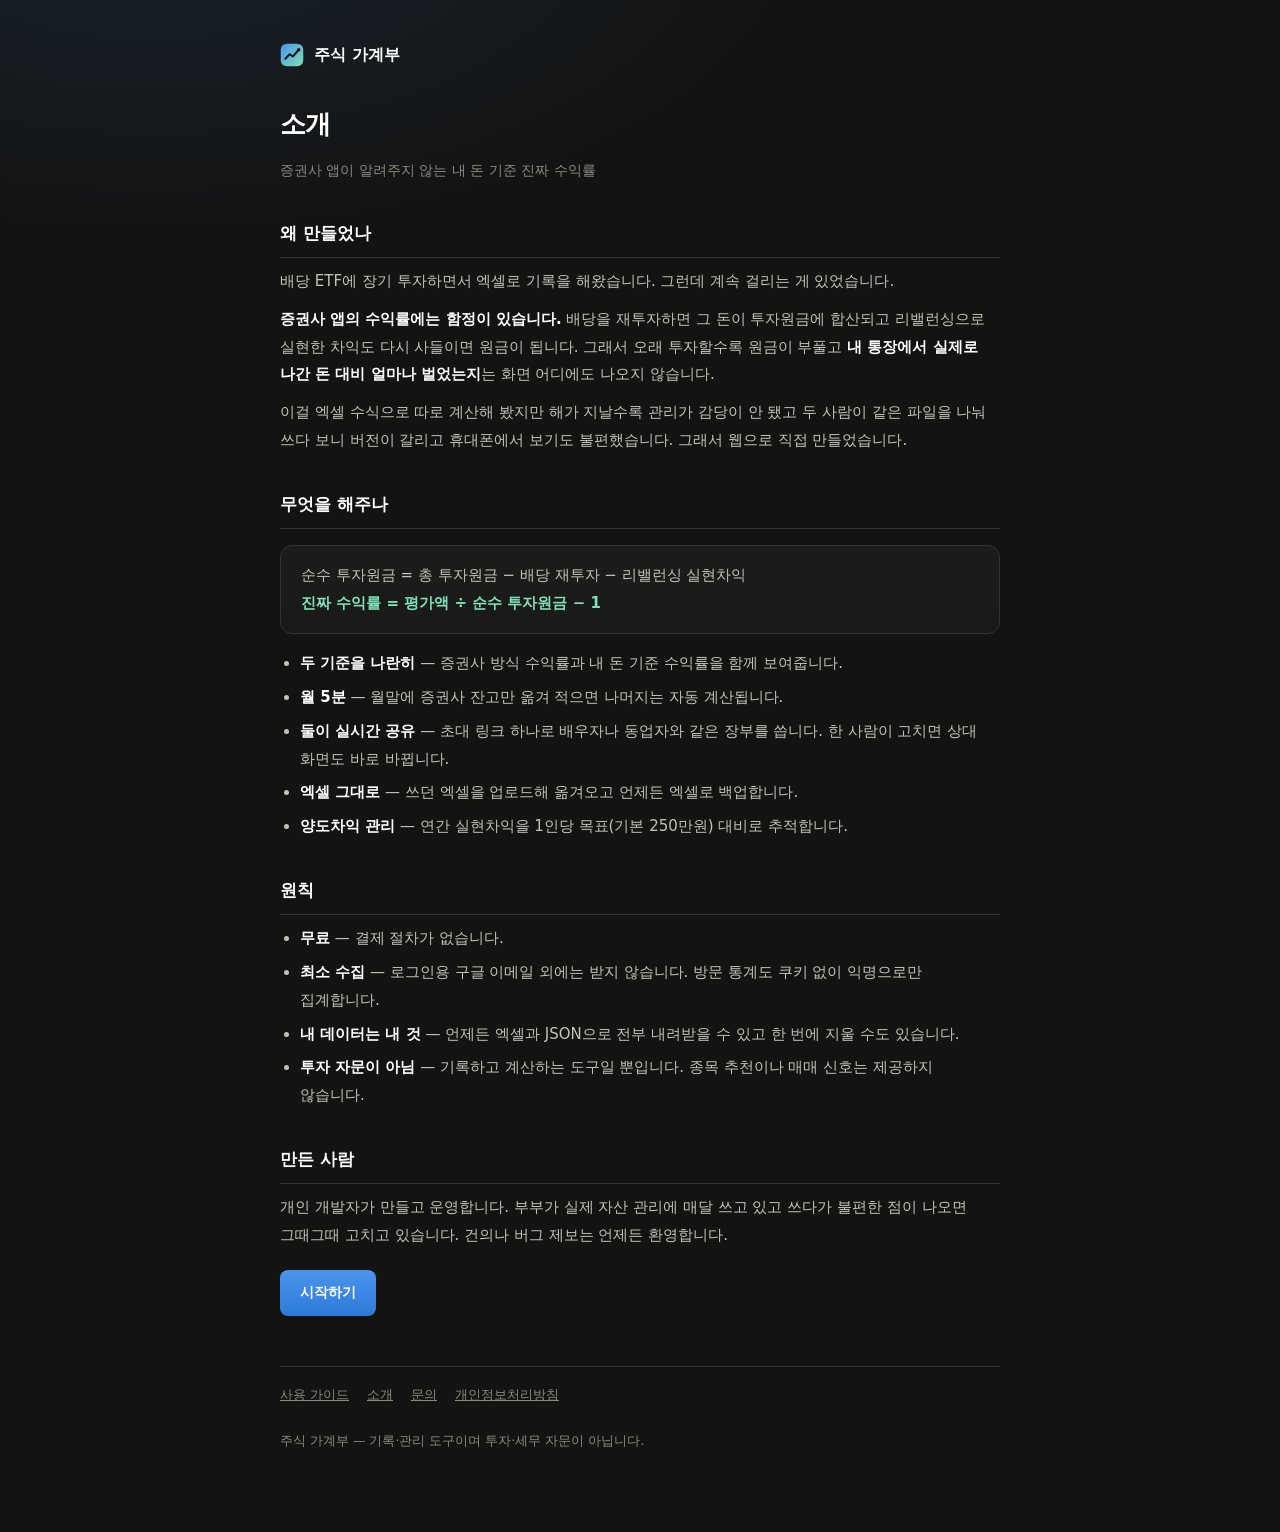
==== about.html @ 70cb53aa "deploy" ====
<!doctype html>
<html lang="ko">
<head>
<meta charset="UTF-8" />
<meta name="viewport" content="width=device-width, initial-scale=1.0" />
<meta name="theme-color" content="#131312" />
<meta name="description" content="주식 가계부 소개 — 배당 재투자와 리밸런싱을 뺀 내 돈 기준 진짜 수익률을 계산하는 2인 공유 투자 장부." />
<title>소개 — 주식 가계부</title>
<link rel="icon" href="./favicon.svg" type="image/svg+xml" />
<link rel="icon" href="./favicon-32.png" sizes="32x32" type="image/png" />
<link rel="apple-touch-icon" href="./apple-touch-icon.png" />
<link rel="stylesheet" href="./page.css" />
</head>
<body>
<div class="wrap">

<a class="brand" href="./">
  <svg width="24" height="24" viewBox="0 0 32 32" aria-hidden="true">
    <defs><linearGradient id="bm" x1="0" y1="0" x2="1" y2="1">
      <stop offset="0" stop-color="#4a95ee" /><stop offset="1" stop-color="#7fe0b6" />
    </linearGradient></defs>
    <rect x="1" y="1" width="30" height="30" rx="8" fill="url(#bm)" />
    <path d="M7 21 L13 15 L17 18 L25 9" stroke="#10151d" stroke-width="2.6" fill="none" stroke-linecap="round" stroke-linejoin="round" />
    <circle cx="25" cy="9" r="2.2" fill="#10151d" />
  </svg>
  주식 가계부
</a>

<h1>소개</h1>
<p class="lead">증권사 앱이 알려주지 않는 내 돈 기준 진짜 수익률</p>

<h2>왜 만들었나</h2>
<p>
  배당 ETF에 장기 투자하면서 엑셀로 기록을 해왔습니다. 그런데 계속 걸리는 게 있었습니다.
</p>
<p>
  <b>증권사 앱의 수익률에는 함정이 있습니다.</b>
  배당을 재투자하면 그 돈이 투자원금에 합산되고 리밸런싱으로 실현한 차익도 다시 사들이면 원금이 됩니다.
  그래서 오래 투자할수록 원금이 부풀고 <b>내 통장에서 실제로 나간 돈 대비 얼마나 벌었는지</b>는
  화면 어디에도 나오지 않습니다.
</p>
<p>
  이걸 엑셀 수식으로 따로 계산해 봤지만 해가 지날수록 관리가 감당이 안 됐고
  두 사람이 같은 파일을 나눠 쓰다 보니 버전이 갈리고 휴대폰에서 보기도 불편했습니다.
  그래서 웹으로 직접 만들었습니다.
</p>

<h2>무엇을 해주나</h2>
<div class="card">
  순수 투자원금 = 총 투자원금 − 배당 재투자 − 리밸런싱 실현차익<br />
  <b style="color:var(--key-ink)">진짜 수익률 = 평가액 ÷ 순수 투자원금 − 1</b>
</div>
<ul>
  <li><b>두 기준을 나란히</b> — 증권사 방식 수익률과 내 돈 기준 수익률을 함께 보여줍니다.</li>
  <li><b>월 5분</b> — 월말에 증권사 잔고만 옮겨 적으면 나머지는 자동 계산됩니다.</li>
  <li><b>둘이 실시간 공유</b> — 초대 링크 하나로 배우자나 동업자와 같은 장부를 씁니다.
      한 사람이 고치면 상대 화면도 바로 바뀝니다.</li>
  <li><b>엑셀 그대로</b> — 쓰던 엑셀을 업로드해 옮겨오고 언제든 엑셀로 백업합니다.</li>
  <li><b>양도차익 관리</b> — 연간 실현차익을 1인당 목표(기본 250만원) 대비로 추적합니다.</li>
</ul>

<h2>원칙</h2>
<ul>
  <li><b>무료</b> — 결제 절차가 없습니다.</li>
  <li><b>최소 수집</b> — 로그인용 구글 이메일 외에는 받지 않습니다.
      방문 통계도 쿠키 없이 익명으로만 집계합니다.</li>
  <li><b>내 데이터는 내 것</b> — 언제든 엑셀과 JSON으로 전부 내려받을 수 있고
      한 번에 지울 수도 있습니다.</li>
  <li><b>투자 자문이 아님</b> — 기록하고 계산하는 도구일 뿐입니다.
      종목 추천이나 매매 신호는 제공하지 않습니다.</li>
</ul>

<h2>만든 사람</h2>
<p>
  개인 개발자가 만들고 운영합니다. 부부가 실제 자산 관리에 매달 쓰고 있고
  쓰다가 불편한 점이 나오면 그때그때 고치고 있습니다.
  건의나 버그 제보는 언제든 환영합니다.
</p>

<a class="cta" href="./">시작하기</a>

<div class="foot">
  <a href="./guide.html">사용 가이드</a>
  <a href="./about.html">소개</a>
  <a href="./contact.html">문의</a>
  <a href="./privacy.html">개인정보처리방침</a>
  <br /><br />
  주식 가계부 — 기록·관리 도구이며 투자·세무 자문이 아닙니다.
</div>

</div>
</body>
</html>
---- page.css ----
/* 공개 정적 페이지 공통 스타일 — 앱 다크 테마와 동일 계열 */
:root {
  --bg: #131312;
  --surface: #1a1a19;
  --line: #34332e;
  --ink: #ffffff;
  --dim: #c3c2b7;
  --muted: #8a897e;
  --s1: #3987e5;
  --key-ink: #7fe0b6;
}
* { box-sizing: border-box; }
html, body { margin: 0; padding: 0; }
body {
  background:
    radial-gradient(1100px 520px at 12% -8%, rgba(57, 135, 229, .13), transparent 60%),
    var(--bg);
  background-attachment: fixed;
  color: var(--dim);
  font-family: 'Pretendard', 'Malgun Gothic', '맑은 고딕', system-ui, sans-serif;
  font-size: 15px;
  line-height: 1.85;
  word-break: keep-all;
  overflow-wrap: break-word;
}
.wrap { max-width: 760px; margin: 0 auto; padding: 40px 20px 80px; }
.brand {
  display: inline-flex; align-items: center; gap: 10px;
  color: var(--ink); font-weight: 700; font-size: 16px;
  text-decoration: none; margin-bottom: 30px;
}
.brand svg { flex-shrink: 0; }
h1 { color: var(--ink); font-size: 26px; letter-spacing: -0.8px; margin: 0 0 8px; }
h2 {
  color: var(--ink); font-size: 17px; margin: 34px 0 10px;
  padding-bottom: 8px; border-bottom: 1px solid var(--line);
}
p { margin: 10px 0; }
ul { padding-left: 20px; margin: 10px 0; }
li { margin: 6px 0; }
b { color: var(--ink); }
a { color: var(--s1); }
.lead { color: var(--muted); font-size: 14px; margin-bottom: 4px; }
.card {
  background: linear-gradient(180deg, #1c1c1b, #191918);
  border: 1px solid var(--line); border-radius: 12px;
  padding: 16px 20px; margin: 16px 0;
}
table { width: 100%; border-collapse: collapse; font-size: 14px; margin: 12px 0; }
th, td { border: 1px solid var(--line); padding: 9px 12px; text-align: left; vertical-align: top; }
th { background: #222220; color: var(--ink); font-weight: 600; white-space: nowrap; }
.cta {
  display: inline-block; background: linear-gradient(180deg, #4a95ee, #2e7ad8);
  color: #fff; text-decoration: none; border-radius: 8px;
  padding: 10px 20px; font-weight: 600; font-size: 14px; margin-top: 10px;
}
.foot {
  margin-top: 50px; padding-top: 16px; border-top: 1px solid var(--line);
  color: var(--muted); font-size: 12.5px;
}
.foot a { color: var(--muted); margin-right: 14px; }
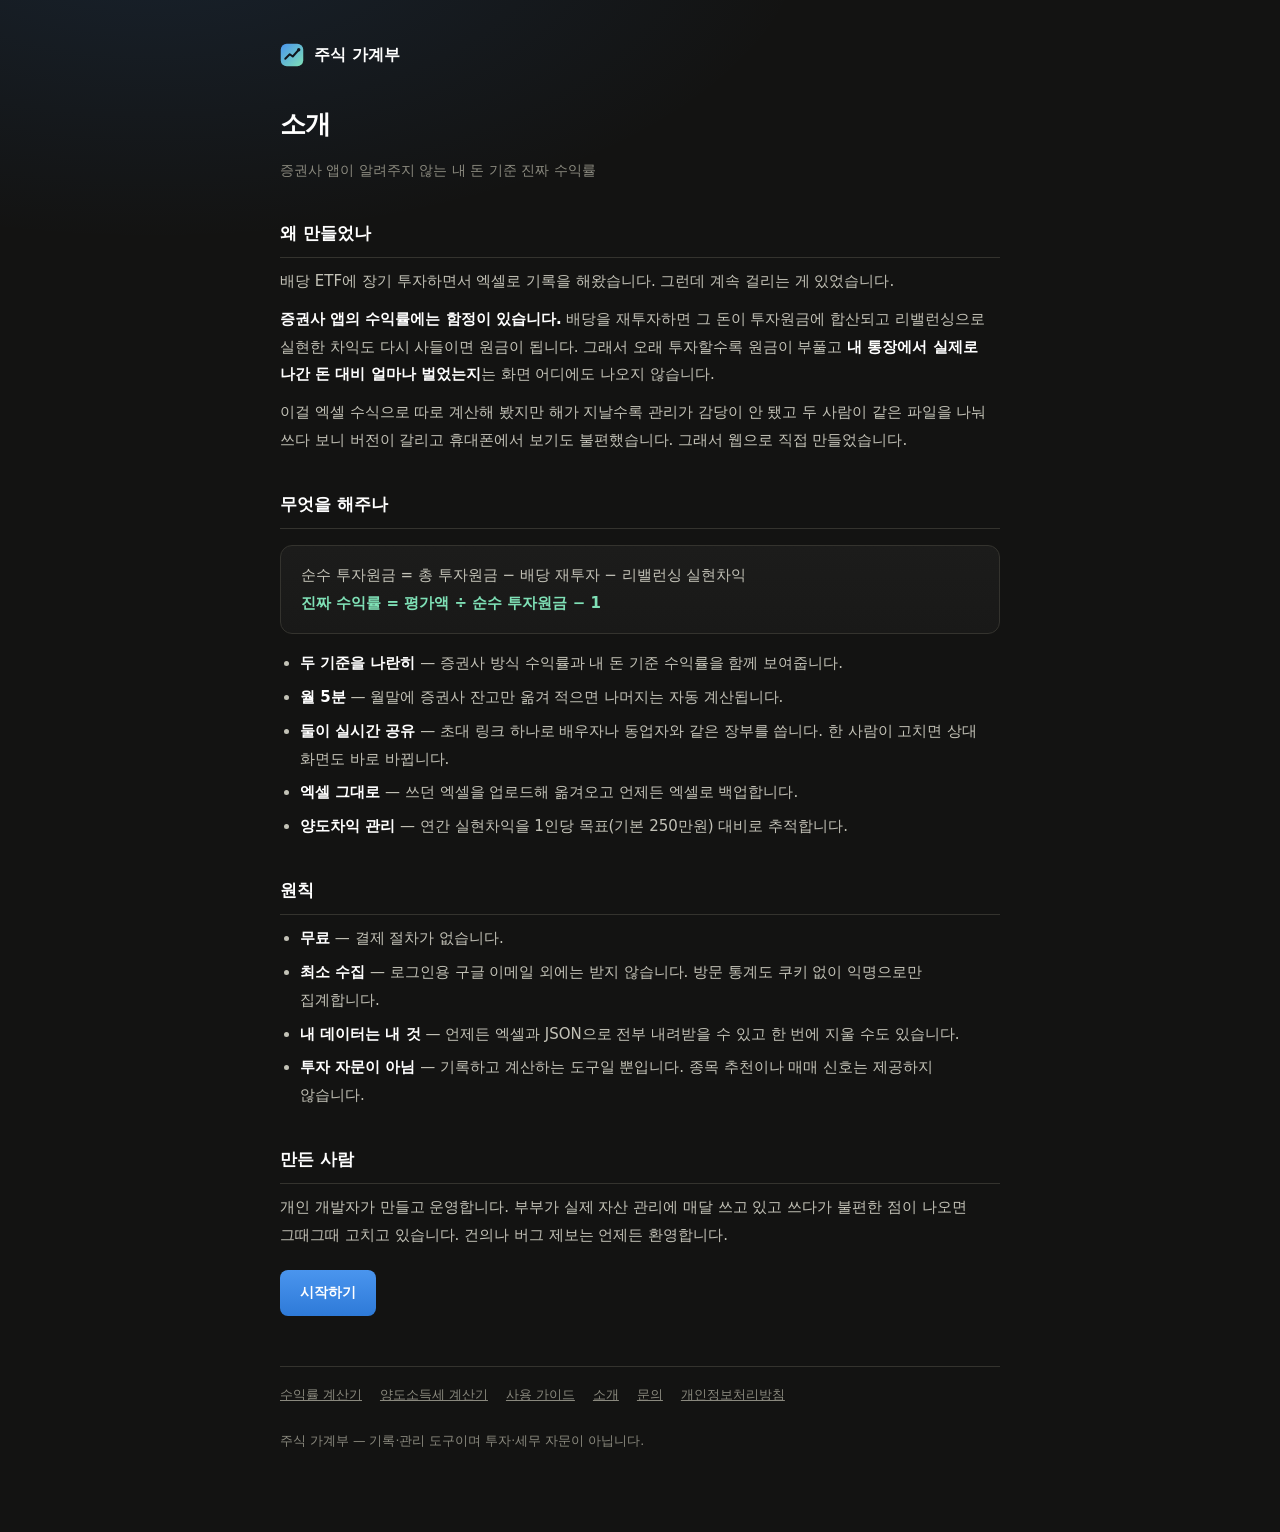
==== commit 598234a4: "deploy" ====
--- a/about.html
+++ b/about.html
@@ -6,9 +6,28 @@
 <meta name="theme-color" content="#131312" />
 <meta name="description" content="주식 가계부 소개 — 배당 재투자와 리밸런싱을 뺀 내 돈 기준 진짜 수익률을 계산하는 2인 공유 투자 장부." />
 <title>소개 — 주식 가계부</title>
+<link rel="canonical" href="https://duostockledger.github.io/about.html" />
+<meta property="og:type" content="article" />
+<meta property="og:site_name" content="주식 가계부" />
+<meta property="og:locale" content="ko_KR" />
+<meta property="og:url" content="https://duostockledger.github.io/about.html" />
+<meta property="og:title" content="소개 — 주식 가계부" />
+<meta property="og:description" content="주식 가계부 소개 — 배당 재투자와 리밸런싱을 뺀 내 돈 기준 진짜 수익률을 계산하는 2인 공유 투자 장부." />
+<meta property="og:image" content="https://duostockledger.github.io/og.png" />
+<meta property="og:image:width" content="1200" />
+<meta property="og:image:height" content="630" />
+<meta name="twitter:card" content="summary_large_image" />
 <link rel="icon" href="./favicon.svg" type="image/svg+xml" />
 <link rel="icon" href="./favicon-32.png" sizes="32x32" type="image/png" />
 <link rel="apple-touch-icon" href="./apple-touch-icon.png" />
+<!-- 구글 애널리틱스 — 개인정보처리방침에 고지 -->
+<script async src="https://www.googletagmanager.com/gtag/js?id=G-RTN5NM010Q"></script>
+<script>
+  window.dataLayer = window.dataLayer || [];
+  function gtag(){dataLayer.push(arguments);}
+  gtag('js', new Date());
+  gtag('config', 'G-RTN5NM010Q');
+</script>
 <link rel="stylesheet" href="./page.css" />
 </head>
 <body>
@@ -80,6 +99,8 @@
 <a class="cta" href="./">시작하기</a>
 
 <div class="foot">
+  <a href="./calculator.html">수익률 계산기</a>
+  <a href="./tax-calculator.html">양도소득세 계산기</a>
   <a href="./guide.html">사용 가이드</a>
   <a href="./about.html">소개</a>
   <a href="./contact.html">문의</a>
